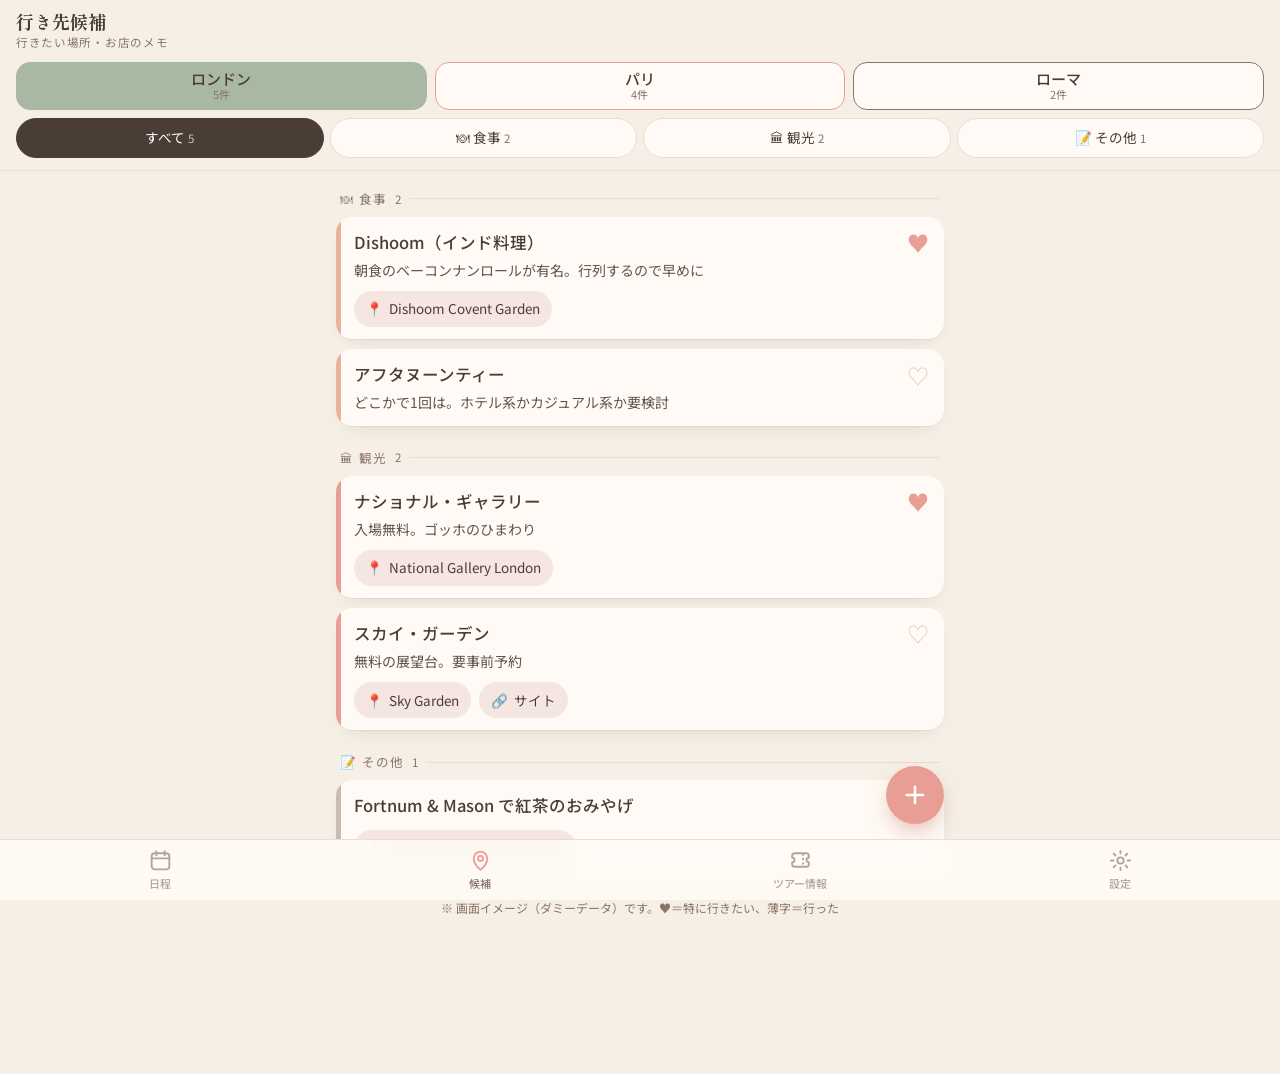
==== mockup-ideas.html @ 33bd6c7b "行き先候補画面の画面イメージ（モック）を追加 Co-Authored-By: Claude Opus 5.5 <noreply@anthropic.com> Claude-Session: https" ====
<!DOCTYPE html>
<html lang="ja">
<head>
<meta charset="utf-8">
<meta name="viewport" content="width=device-width, initial-scale=1, viewport-fit=cover">
<title>画面イメージ：行き先候補</title>
<link href="https://fonts.googleapis.com/css2?family=Noto+Sans+JP:wght@400;500;700&family=Shippori+Mincho:wght@500;700&display=swap" rel="stylesheet">
<link rel="stylesheet" href="styles.css">
<style>
/* ---- 候補画面だけのスタイル（モック用） ---- */
.tabbar{grid-template-columns:repeat(4,1fr)}
.citytabs{display:grid;grid-template-columns:repeat(3,1fr);gap:8px;padding:4px 16px 8px}
.citytab{min-height:48px;border:1.5px solid var(--city);background:var(--card);border-radius:14px;font-size:15px;font-weight:500;color:var(--ink);display:flex;flex-direction:column;align-items:center;justify-content:center;line-height:1.2}
.citytab small{font-size:11px;color:var(--sub);font-weight:400}
.citytab[aria-current="true"]{background:var(--city)}
.citytab[aria-current="true"][data-light="0"],.citytab[aria-current="true"][data-light="0"] small{color:#fff}
.catfilter{display:grid;grid-template-columns:repeat(4,1fr);gap:6px;padding:0 16px 12px}
.catfilter button{min-height:40px;padding:0 4px;white-space:nowrap;border-radius:999px;border:1px solid var(--line);background:var(--card);font-size:13.5px;color:var(--ink)}
.catfilter button[aria-pressed="true"]{background:var(--ink);border-color:var(--ink);color:#fff}
.catfilter .n{font-size:11.5px;opacity:.7;margin-left:3px}
.idea{position:relative;background:var(--card);border-radius:16px;padding:12px 14px 12px 18px;box-shadow:var(--shadow);margin-bottom:10px;overflow:hidden}
.idea::before{content:"";position:absolute;left:0;top:0;bottom:0;width:5px;background:var(--dot)}
.idea-top{display:flex;align-items:flex-start;gap:8px}
.idea-title{flex:1;font-size:16.5px;font-weight:500;line-height:1.45;padding-top:2px}
.fav{flex:none;width:44px;height:44px;margin:-8px -10px -8px 0;border:none;background:none;font-size:22px;color:var(--pink-l);display:grid;place-items:center}
.fav[aria-pressed="true"]{color:var(--pink)}
.idea .it-note{margin-top:2px}
.idea.done{opacity:.55}
.idea.done .idea-title{text-decoration:line-through;text-decoration-color:var(--pink-l)}
#list>.sec:first-child{margin-top:4px}
.sec .cnt{font-size:11.5px;letter-spacing:0}
.mock-note{margin:20px 4px 0;font-size:12px;color:var(--sub);text-align:center}
</style>
</head>
<body>
<div id="main">
  <header class="appbar">
    <div class="appbar-row">
      <div class="brand">
        <div class="brand-title">行き先候補</div>
        <div class="brand-sub">行きたい場所・お店のメモ</div>
      </div>
    </div>
    <nav class="citytabs" id="citytabs"></nav>
    <nav class="catfilter" id="catfilter"></nav>
  </header>

  <main class="view" id="list"></main>

  <button class="fab" id="fab" aria-label="候補を追加">
    <svg viewBox="0 0 24 24" aria-hidden="true"><path d="M12 5v14M5 12h14" stroke="currentColor" stroke-width="2.2" stroke-linecap="round" fill="none"/></svg>
  </button>

  <nav class="tabbar" aria-label="メニュー">
    <button>
      <svg viewBox="0 0 24 24" aria-hidden="true"><rect x="3.5" y="5" width="17" height="15.5" rx="3" fill="none" stroke="currentColor" stroke-width="1.8"/><path d="M3.5 10h17M8 3v4M16 3v4" stroke="currentColor" stroke-width="1.8" stroke-linecap="round"/></svg>
      <span>日程</span>
    </button>
    <button aria-current="page">
      <svg viewBox="0 0 24 24" aria-hidden="true"><path d="M12 21s-6.5-5.6-6.5-11a6.5 6.5 0 0 1 13 0c0 5.4-6.5 11-6.5 11z" fill="none" stroke="currentColor" stroke-width="1.8" stroke-linejoin="round"/><circle cx="12" cy="10" r="2.4" fill="none" stroke="currentColor" stroke-width="1.8"/></svg>
      <span>候補</span>
    </button>
    <button>
      <svg viewBox="0 0 24 24" aria-hidden="true"><path d="M4 7.5A2.5 2.5 0 0 1 6.5 5h11A2.5 2.5 0 0 1 20 7.5v1.8a2.2 2.2 0 0 0 0 4.4v1.8a2.5 2.5 0 0 1-2.5 2.5h-11A2.5 2.5 0 0 1 4 15.5v-1.8a2.2 2.2 0 0 0 0-4.4z" fill="none" stroke="currentColor" stroke-width="1.8" stroke-linejoin="round"/><path d="M14.5 5.5v12" stroke="currentColor" stroke-width="1.8" stroke-dasharray="2 2.2"/></svg>
      <span>ツアー情報</span>
    </button>
    <button>
      <svg viewBox="0 0 24 24" aria-hidden="true"><circle cx="12" cy="12" r="3" fill="none" stroke="currentColor" stroke-width="1.8"/><path d="M12 2.8v2.4M12 18.8v2.4M2.8 12h2.4M18.8 12h2.4M5.5 5.5l1.7 1.7M16.8 16.8l1.7 1.7M5.5 18.5l1.7-1.7M16.8 7.2l1.7-1.7" stroke="currentColor" stroke-width="1.8" stroke-linecap="round"/></svg>
      <span>設定</span>
    </button>
  </nav>
</div>

<!-- 候補の追加・編集シート -->
<div class="sheet-bg" id="sheetBg">
  <form class="sheet" id="sheet" autocomplete="off" onsubmit="return false">
    <div class="sheet-head">
      <h3 id="sheetTitle">候補を追加</h3>
      <button type="button" class="icon-btn" id="closeBtn" aria-label="閉じる">
        <svg viewBox="0 0 24 24" aria-hidden="true"><path d="M6 6l12 12M18 6L6 18" stroke="currentColor" stroke-width="2" stroke-linecap="round"/></svg>
      </button>
    </div>
    <div class="sheet-body">
      <label class="field">名前<input id="fTitle" maxlength="120" placeholder="例：ルーヴル美術館、気になるカフェ"></label>
      <div class="field">都市
        <div class="seg-pick" id="fCity"></div>
      </div>
      <div class="field">種類
        <div class="seg-pick" id="fCat"></div>
      </div>
      <label class="field">場所（Googleマップで開けます）<input id="fPlace" maxlength="200" placeholder="例：Musée du Louvre"></label>
      <label class="field">メモ<textarea id="fNote" rows="4" placeholder="おすすめ、営業時間、予約の要不要など"></textarea></label>
      <label class="field">参考URL<input type="url" inputmode="url" placeholder="https://"></label>
    </div>
    <div class="sheet-foot">
      <button type="button" class="btn primary block" id="saveBtn">保存</button>
    </div>
  </form>
</div>

<script>
const CITIES = [
  {k:'lon', name:'ロンドン', en:'London', light:1},
  {k:'par', name:'パリ', en:'Paris', light:1},
  {k:'rom', name:'ローマ', en:'Roma', light:0},
];
const CATS = [
  {k:'food',  name:'食事',  ico:'🍽'},
  {k:'sight', name:'観光',  ico:'🏛'},
  {k:'other', name:'その他', ico:'📝'},
];
// ダミーデータ
const IDEAS = [
  {city:'lon', cat:'food', title:'Dishoom（インド料理）', note:'朝食のベーコンナンロールが有名。行列するので早めに', place:'Dishoom Covent Garden', fav:true},
  {city:'lon', cat:'food', title:'アフタヌーンティー', note:'どこかで1回は。ホテル系かカジュアル系か要検討', fav:false},
  {city:'lon', cat:'sight', title:'ナショナル・ギャラリー', note:'入場無料。ゴッホのひまわり', place:'National Gallery London', fav:true},
  {city:'lon', cat:'sight', title:'スカイ・ガーデン', note:'無料の展望台。要事前予約', place:'Sky Garden', url:'https://skygarden.london/', fav:false},
  {city:'lon', cat:'other', title:'Fortnum & Mason で紅茶のおみやげ', place:'Fortnum & Mason Piccadilly', fav:false},
  {city:'par', cat:'food', title:'Du Pain et des Idées', note:'エスカルゴ型のパン。日曜休み', place:'Du Pain et des Idées', fav:true},
  {city:'par', cat:'food', title:'ビストロでディナー', note:'ハネムーンらしく1回はちゃんとしたお店', fav:false},
  {city:'par', cat:'sight', title:'オランジュリー美術館', note:'モネの睡蓮', place:"Musée de l'Orangerie", fav:true, done:true},
  {city:'par', cat:'other', title:'ボン・マルシェでおみやげ', place:'Le Bon Marché', fav:false},
  {city:'rom', cat:'food', title:'カルボナーラの名店', note:'候補を2〜3軒しぼる', fav:false},
  {city:'rom', cat:'sight', title:'トレビの泉でコイン', note:'夜のライトアップもきれい', place:'Fontana di Trevi', fav:true},
];
let city = 'lon', cat = 'all';
const $ = s => document.querySelector(s);
const esc = s => String(s).replace(/[&<>"]/g, c => ({'&':'&amp;','<':'&lt;','>':'&gt;','"':'&quot;'}[c]));

function render(){
  $('#citytabs').innerHTML = CITIES.map(c => {
    const n = IDEAS.filter(i => i.city === c.k).length;
    return `<button class="citytab" style="--city:var(--${c.k})" data-light="${c.light}" data-city="${c.k}" aria-current="${c.k===city}">${c.name}<small>${n}件</small></button>`;
  }).join('');
  const inCity = IDEAS.filter(i => i.city === city);
  $('#catfilter').innerHTML = [{k:'all', name:'すべて'}, ...CATS].map(c => {
    const n = c.k === 'all' ? inCity.length : inCity.filter(i => i.cat === c.k).length;
    return `<button data-cat="${c.k}" aria-pressed="${c.k===cat}">${c.ico ? c.ico + ' ' : ''}${c.name}<span class="n">${n}</span></button>`;
  }).join('');
  const groups = CATS.filter(c => cat === 'all' || c.k === cat);
  let html = '';
  for (const g of groups){
    const items = inCity.filter(i => i.cat === g.k).sort((a,b) => (a.done-b.done) || (b.fav-a.fav));
    if (cat === 'all' && !items.length) continue;
    html += `<div class="sec">${g.ico} ${g.name} <span class="cnt">${items.length}</span></div>`;
    if (!items.length) html += `<div class="empty">まだ候補がありません。<br>右下の＋から追加できます</div>`;
    for (const i of items){
      html += `<div class="idea c-${g.k}${i.done?' done':''}">
        <div class="idea-top"><div class="idea-title">${esc(i.title)}</div>
        <button class="fav" aria-pressed="${!!i.fav}" aria-label="行きたい">${i.fav?'♥':'♡'}</button></div>
        ${i.note ? `<div class="it-note">${esc(i.note)}</div>` : ''}
        ${(i.place||i.url) ? `<div class="it-links">
          ${i.place ? `<a class="pill" href="#">📍 <span>${esc(i.place)}</span></a>` : ''}
          ${i.url ? `<a class="pill" href="#">🔗 <span>サイト</span></a>` : ''}</div>` : ''}
      </div>`;
    }
  }
  if (!inCity.length) html = `<div class="empty" style="margin-top:8px">まだ候補がありません。<br>右下の＋から追加できます</div>`;
  html += `<p class="mock-note">※ 画面イメージ（ダミーデータ）です。♥＝特に行きたい、薄字＝行った</p>`;
  $('#list').innerHTML = html;
}
function pick(el, list, val){
  el.innerHTML = list.map(x => `<button type="button" data-v="${x.k}" aria-checked="${x.k===val}">${x.ico?x.ico+' ':''}${x.name}</button>`).join('');
}
function openSheet(){
  pick($('#fCity'), CITIES, city);
  pick($('#fCat'), CATS, cat === 'all' ? 'food' : cat);
  $('#sheetBg').classList.add('open');
}
document.addEventListener('click', e => {
  const b = e.target.closest('button'); if (!b) return;
  if (b.dataset.city){ city = b.dataset.city; cat = 'all'; render(); }
  else if (b.dataset.cat && b.closest('#catfilter')){ cat = b.dataset.cat; render(); }
  else if (b.dataset.v){ b.parentNode.querySelectorAll('button').forEach(x => x.setAttribute('aria-checked', x === b)); }
  else if (b.classList.contains('fav')){ const on = b.getAttribute('aria-pressed') !== 'true'; b.setAttribute('aria-pressed', on); b.textContent = on ? '♥' : '♡'; }
  else if (b.id === 'fab') openSheet();
  else if (b.id === 'closeBtn' || b.id === 'saveBtn') $('#sheetBg').classList.remove('open');
});
$('#sheetBg').addEventListener('click', e => { if (e.target.id === 'sheetBg') e.target.classList.remove('open'); });
render();
</script>
</body>
</html>
---- styles.css ----
[hidden]{display:none!important}
:root{
  --bg:#f5efe6; --card:#fffaf5; --ink:#4a3d36; --sub:#8a7468; --line:#eadcd3;
  --pink:#e89e95; --pink-l:#e7c8c2; --pink-xl:#f6e6e1; --brown:#8a7468; --brown-d:#74615a;
  --green:#a9b8a3; --green-xl:#e6ebe2; --warn:#b4574b;
  --lon:#a9b8a3; --par:#e89e95; --rom:#8a7468; --move:#e7c8c2;
  --radius:18px;
  --safe-t:env(safe-area-inset-top,0px); --safe-b:env(safe-area-inset-bottom,0px);
  --tabbar-h:60px;
  --shadow:0 1px 0 rgba(138,116,104,.08),0 8px 20px -14px rgba(138,116,104,.45);
}
*{box-sizing:border-box;-webkit-tap-highlight-color:transparent}
html{-webkit-text-size-adjust:100%;text-size-adjust:100%}
html,body{margin:0;background:var(--bg);color:var(--ink);font-family:"Noto Sans JP",-apple-system,"Hiragino Sans",system-ui,sans-serif;font-size:16px;line-height:1.6}
body{overscroll-behavior-y:none}
button,input,select,textarea{font:inherit;color:inherit}
button{cursor:pointer}
a{color:var(--brown)}
.mincho{font-family:"Shippori Mincho",serif}

/* ---------- buttons / inputs ---------- */
.btn{display:inline-flex;align-items:center;justify-content:center;gap:6px;min-height:48px;padding:0 18px;border:none;border-radius:14px;font-weight:500;font-size:16px;text-decoration:none;transition:transform .08s,background .15s}
.btn:active{transform:scale(.98)}
.btn.block{display:flex;width:100%}
.btn.primary{background:var(--brown);color:#fff}
.btn.primary:disabled{opacity:.6}
.btn.ghost{background:var(--pink-xl);color:var(--ink)}
.btn.quiet{background:none;color:var(--sub);font-weight:400}
.btn.danger{color:var(--warn)}
.btn.danger-fill{background:var(--warn);color:#fff}
.btn+.btn{margin-top:8px}
.icon-btn{width:44px;height:44px;border:none;background:none;border-radius:50%;display:grid;place-items:center;color:var(--sub)}
.icon-btn svg{width:22px;height:22px}
.icon-btn:active{background:var(--pink-xl)}
.field{display:block;font-size:13px;color:var(--sub);margin-bottom:14px}
.field input,.field select,.field textarea,.input{display:block;width:100%;margin-top:6px;border:1px solid var(--line);border-radius:12px;padding:12px 14px;min-height:48px;background:#fff;font-size:16px;color:var(--ink);-webkit-appearance:none;appearance:none}
.field select{background:#fff url("data:image/svg+xml,%3Csvg xmlns='http://www.w3.org/2000/svg' viewBox='0 0 24 24'%3E%3Cpath d='M7 10l5 5 5-5' fill='none' stroke='%238a7468' stroke-width='2' stroke-linecap='round'/%3E%3C/svg%3E") no-repeat right 12px center/20px;padding-right:40px}
.field textarea{resize:vertical;min-height:132px;max-height:46vh;overflow-y:auto;line-height:1.7;padding:12px 14px}
#fDayNote{min-height:168px}
.field input:focus,.field select:focus,.field textarea:focus,.input:focus{outline:none;border-color:var(--pink);box-shadow:0 0 0 3px rgba(232,158,149,.25)}
.check{display:flex;align-items:center;gap:8px;font-size:14px;color:var(--sub);margin:-4px 0 16px;min-height:32px}
.check input{width:20px;height:20px;accent-color:var(--brown);margin:0}
.row2{display:grid;grid-template-columns:1fr 1fr;gap:10px}
.msg{font-size:14px;min-height:20px;margin-top:12px;text-align:center}
.msg.warn{color:var(--warn)}
.hint{font-size:13px;color:var(--sub);margin:10px 0 0;line-height:1.6}
.hint.center{text-align:center}

/* ---------- login ---------- */
.login{min-height:100dvh;display:flex;align-items:center;justify-content:center;padding:calc(24px + var(--safe-t)) 20px calc(24px + var(--safe-b))}
.login-card{width:100%;max-width:400px;background:var(--card);border-radius:24px;padding:32px 22px 22px;box-shadow:var(--shadow);border-top:5px solid var(--pink);text-align:center}
.login-kicker{font-size:12px;letter-spacing:.24em;color:var(--pink);font-weight:500}
.login h1{font-family:"Shippori Mincho",serif;font-size:26px;margin:6px 0 2px}
.login p{margin:0 0 24px;color:var(--sub);font-size:14px}
.login form{text-align:left}

/* ---------- app bar + day strip ---------- */
.appbar{position:sticky;top:0;z-index:10;background:rgba(245,239,230,.92);-webkit-backdrop-filter:saturate(1.4) blur(12px);backdrop-filter:saturate(1.4) blur(12px);padding-top:var(--safe-t);border-bottom:1px solid rgba(234,220,211,.8)}
.appbar-row{display:flex;align-items:center;justify-content:space-between;gap:12px;padding:10px 16px 6px}
.brand-title{font-family:"Shippori Mincho",serif;font-weight:700;font-size:18px;line-height:1.3}
.brand-sub{font-size:11.5px;color:var(--sub);letter-spacing:.06em}
.countdown{flex:none;background:var(--pink-xl);color:var(--brown);border:1px solid var(--pink-l);border-radius:999px;padding:4px 12px;font-size:13px;font-weight:500;white-space:nowrap}
.daystrip{display:flex;gap:8px;overflow-x:auto;scroll-snap-type:x proximity;scrollbar-width:none;padding:6px 16px 12px;scroll-padding:0 16px}
.daystrip::-webkit-scrollbar{display:none}
.dchip{flex:0 0 auto;scroll-snap-align:center;width:62px;min-height:62px;border:1px solid var(--line);background:var(--card);border-radius:16px;padding:7px 4px 9px;display:flex;flex-direction:column;align-items:center;gap:1px;position:relative;color:var(--ink);line-height:1.2}
.dchip .dn{font-size:10.5px;letter-spacing:.08em;color:var(--sub)}
.dchip .dd{font-size:15px;font-weight:700;font-variant-numeric:tabular-nums}
.dchip .dw{font-size:11px;color:var(--sub)}
.dchip::after{content:"";position:absolute;left:16px;right:16px;bottom:5px;height:3px;border-radius:3px;background:var(--city)}
.dchip[aria-current="true"]{background:var(--city);border-color:var(--city)}
.dchip[aria-current="true"]::after{background:rgba(255,255,255,.7)}
.dchip[aria-current="true"][data-light="0"],.dchip[aria-current="true"][data-light="0"] .dn,.dchip[aria-current="true"][data-light="0"] .dw{color:#fff}
.dchip[aria-current="true"][data-light="1"] .dn,.dchip[aria-current="true"][data-light="1"] .dw{color:var(--ink)}
.dchip .today{position:absolute;top:-6px;right:-4px;background:var(--pink);color:#fff;font-size:9.5px;padding:1px 5px;border-radius:999px;font-weight:700}

.banner{margin:10px 16px 0;padding:10px 14px;border-radius:12px;background:var(--pink-xl);color:var(--warn);font-size:13.5px;line-height:1.5}

/* ---------- views ---------- */
.view{padding:14px 16px calc(var(--tabbar-h) + var(--safe-b) + 96px);max-width:640px;margin:0 auto}
.view-title{font-family:"Shippori Mincho",serif;font-size:22px;margin:6px 4px 12px}
.card{background:var(--card);border-radius:var(--radius);padding:16px;box-shadow:var(--shadow);margin-bottom:14px}
.card h3{margin:0 0 10px;font-size:16px;color:var(--brown);display:flex;align-items:center;gap:8px}
.card h3::before{content:"";width:6px;height:6px;border-radius:50%;background:var(--pink);flex:none}
.card ul{margin:0;padding-left:1.15em;font-size:15px}
.card li{margin:6px 0}
.rows{margin:0}
.rows>div{padding:10px 0;border-top:1px solid var(--line)}
.rows>div:first-child{border-top:none;padding-top:0}
.rows dt{font-size:13px;color:var(--sub)}
.rows dd{margin:2px 0 0;font-size:15px;font-weight:500}
.linkout{margin-top:4px}
.sync{margin:0;font-size:15px;font-weight:500}

/* ---------- day view ---------- */
.dayhero{border-radius:22px;padding:18px 18px 14px;background:var(--city);color:var(--ink);box-shadow:var(--shadow)}
.dayhero[data-light="0"]{color:#fff}
.dayhero .kick{font-size:12.5px;letter-spacing:.14em;opacity:.85;display:flex;gap:8px;align-items:center}
.dayhero h2{font-family:"Shippori Mincho",serif;font-size:26px;line-height:1.3;margin:4px 0 12px;letter-spacing:.02em}
.meals{display:flex;flex-wrap:wrap;gap:6px;margin-bottom:10px}
.meal{font-size:12.5px;padding:3px 10px;border-radius:999px;background:rgba(255,255,255,.45);opacity:.75}
.meal.on{background:rgba(255,255,255,.85);color:var(--ink);opacity:1;font-weight:500}
.dayhero[data-light="0"] .meal{color:#fff;background:rgba(255,255,255,.18)}
.dayhero[data-light="0"] .meal.on{color:var(--ink);background:rgba(255,255,255,.9)}
.stay{display:flex;align-items:center;gap:10px;width:100%;min-height:48px;border:none;border-radius:14px;background:rgba(255,255,255,.55);padding:8px 12px;text-align:left;color:var(--ink)}
.dayhero[data-light="0"] .stay{background:rgba(255,255,255,.88)}
.stay .ico{font-size:18px;flex:none}
.stay .txt{flex:1;min-width:0;font-size:14.5px;line-height:1.4}
.stay .txt small{display:block;color:var(--sub);font-size:11.5px}
.stay .txt .ph{color:var(--sub);text-decoration:underline;text-decoration-color:var(--pink-l);text-underline-offset:3px}
.stay .chev{color:var(--sub);flex:none}
.daynote{margin-top:10px;background:rgba(255,255,255,.55);border-radius:12px;padding:10px 12px;font-size:14px;white-space:pre-wrap;color:var(--ink)}
.dayhero[data-light="0"] .daynote{background:rgba(255,255,255,.88)}

.sec{font-size:12.5px;color:var(--sub);letter-spacing:.1em;margin:22px 4px 8px;display:flex;align-items:center;gap:8px}
.sec::after{content:"";flex:1;height:1px;background:var(--line)}

.tl{list-style:none;margin:0;padding:0;position:relative}
.tl::before{content:"";position:absolute;left:11px;top:14px;bottom:14px;width:2px;background:var(--line);border-radius:2px}
.it{position:relative;padding-left:30px;margin-bottom:10px}
.it::before{content:"";position:absolute;left:5px;top:18px;width:14px;height:14px;border-radius:50%;background:var(--card);border:3px solid var(--dot,var(--line));box-sizing:border-box}
.it-card{background:var(--card);border-radius:16px;padding:12px 14px;box-shadow:var(--shadow);transition:transform .08s}
.it-card:active{transform:scale(.985)}
.it-top{display:flex;align-items:center;gap:8px;flex-wrap:wrap;margin-bottom:2px}
.it-time{font-weight:700;font-size:15px;font-variant-numeric:tabular-nums;color:var(--ink)}
.it-time .end{font-weight:400;color:var(--sub)}
.badge{font-size:11.5px;border-radius:6px;padding:1px 7px;line-height:1.6;white-space:nowrap}
.badge.cat{background:var(--bgc,var(--pink-xl));color:var(--ink)}
.badge.tour{background:transparent;border:1px solid var(--pink-l);color:var(--brown)}
.it-title{font-size:16.5px;font-weight:500;line-height:1.45;overflow-wrap:anywhere}
.it-note{margin-top:4px;font-size:14px;color:var(--ink);opacity:.88;white-space:pre-wrap;overflow-wrap:anywhere;line-height:1.6}
.it-links{display:flex;gap:8px;flex-wrap:wrap;margin-top:10px}
.pill{display:inline-flex;align-items:center;gap:6px;min-height:36px;padding:0 12px;border-radius:999px;background:var(--pink-xl);color:var(--ink);font-size:13.5px;text-decoration:none;max-width:100%}
.pill span{overflow:hidden;text-overflow:ellipsis;white-space:nowrap}
.pill:active{background:var(--pink-l)}
.c-sight{--dot:var(--pink);--bgc:#fbe3df}
.c-food{--dot:#e7b49a;--bgc:#f7e6dc}
.c-move{--dot:var(--brown);--bgc:#efe6e0}
.c-shop{--dot:var(--pink-l);--bgc:#f6e6e1}
.c-rest{--dot:var(--green);--bgc:var(--green-xl)}
.c-other{--dot:#cbbcb2;--bgc:#f0ebe5}

.empty{background:var(--card);border-radius:16px;padding:22px 16px;text-align:center;color:var(--sub);font-size:14px;box-shadow:var(--shadow)}
.empty .btn{margin-top:12px}

.daynav{display:grid;grid-template-columns:1fr 1fr;gap:10px;margin-top:20px}
.daynav button{min-height:56px;border:1px solid var(--line);background:var(--card);border-radius:14px;padding:6px 12px;color:var(--ink);font-size:14px;display:flex;flex-direction:column;justify-content:center;line-height:1.35}
.daynav button small{font-size:11.5px;color:var(--sub)}
.daynav .prev{align-items:flex-start}
.daynav .next{align-items:flex-end;grid-column:2}
.daynav button:active{background:var(--pink-xl)}

/* ---------- fab + tabbar ---------- */
.fab{position:fixed;right:max(16px,calc(50% - 304px));bottom:calc(var(--tabbar-h) + var(--safe-b) + 16px);z-index:15;width:58px;height:58px;border-radius:50%;border:none;background:var(--pink);color:#fff;box-shadow:0 10px 24px -8px rgba(180,87,75,.55);display:grid;place-items:center;transition:transform .1s}
.fab svg{width:28px;height:28px}
.fab:active{transform:scale(.94)}
.tabbar{position:fixed;left:0;right:0;bottom:0;z-index:16;display:grid;grid-template-columns:repeat(3,1fr);background:rgba(255,250,245,.94);-webkit-backdrop-filter:blur(12px);backdrop-filter:blur(12px);border-top:1px solid var(--line);padding-bottom:var(--safe-b)}
.tabbar button{height:var(--tabbar-h);border:none;background:none;color:#b3a39a;display:flex;flex-direction:column;align-items:center;justify-content:center;gap:2px;font-size:11px;font-weight:500}
.tabbar svg{width:25px;height:25px}
.tabbar button[aria-current="page"]{color:var(--brown)}
.tabbar button[aria-current="page"] svg{color:var(--pink)}

/* 編集できない状態（オフラインなど） */
.readonly .fab,.readonly .empty .btn{display:none}
.readonly .stay .chev{visibility:hidden}

/* ---------- sheets ---------- */
.sheet-bg{position:fixed;inset:0;z-index:30;background:rgba(74,61,54,.38);display:flex;align-items:flex-end;justify-content:center;opacity:0;pointer-events:none;transition:opacity .2s}
.sheet-bg.open{opacity:1;pointer-events:auto}
.sheet{width:100%;max-width:560px;max-height:calc(100dvh - var(--safe-t) - 24px);background:var(--card);border-radius:22px 22px 0 0;display:flex;flex-direction:column;transform:translateY(24px);transition:transform .22s ease-out;margin:0}
.sheet-bg.open .sheet{transform:none}
.sheet-head{display:flex;align-items:center;justify-content:space-between;padding:10px 8px 4px 20px;position:relative;flex:none}
.sheet-head::before{content:"";position:absolute;top:6px;left:50%;width:40px;height:4px;margin-left:-20px;border-radius:4px;background:var(--line)}
.sheet-head h3{margin:8px 0 0;font-size:18px;font-family:"Shippori Mincho",serif}
.sheet-body{padding:12px 20px 8px;overflow-y:auto;-webkit-overflow-scrolling:touch;flex:1;overscroll-behavior:contain}
.sheet-foot{padding:10px 20px calc(12px + var(--safe-b));border-top:1px solid var(--line);flex:none;background:var(--card)}
.seg-pick{display:grid;grid-template-columns:repeat(3,1fr);gap:6px;margin-top:6px}
.seg-pick button{min-height:42px;border:1px solid var(--line);background:#fff;border-radius:12px;font-size:14px;color:var(--ink)}
.seg-pick button[aria-checked="true"]{background:var(--pink-xl);border-color:var(--pink);font-weight:700}
.confirm{display:none;background:var(--pink-xl);border-radius:14px;padding:12px;margin-top:8px}
.confirm.show{display:block}
.confirm p{margin:0 0 10px;font-size:14px;text-align:center}
#delRow{margin-top:4px}

@media (min-width:700px){
  .sheet-bg{align-items:center}
  .sheet{border-radius:22px;max-height:88vh}
}
@media (hover:hover){
  .it-card:hover{background:#fff}
  .dchip:hover{border-color:var(--pink-l)}
}
@media (prefers-reduced-motion:reduce){*{transition:none!important}}
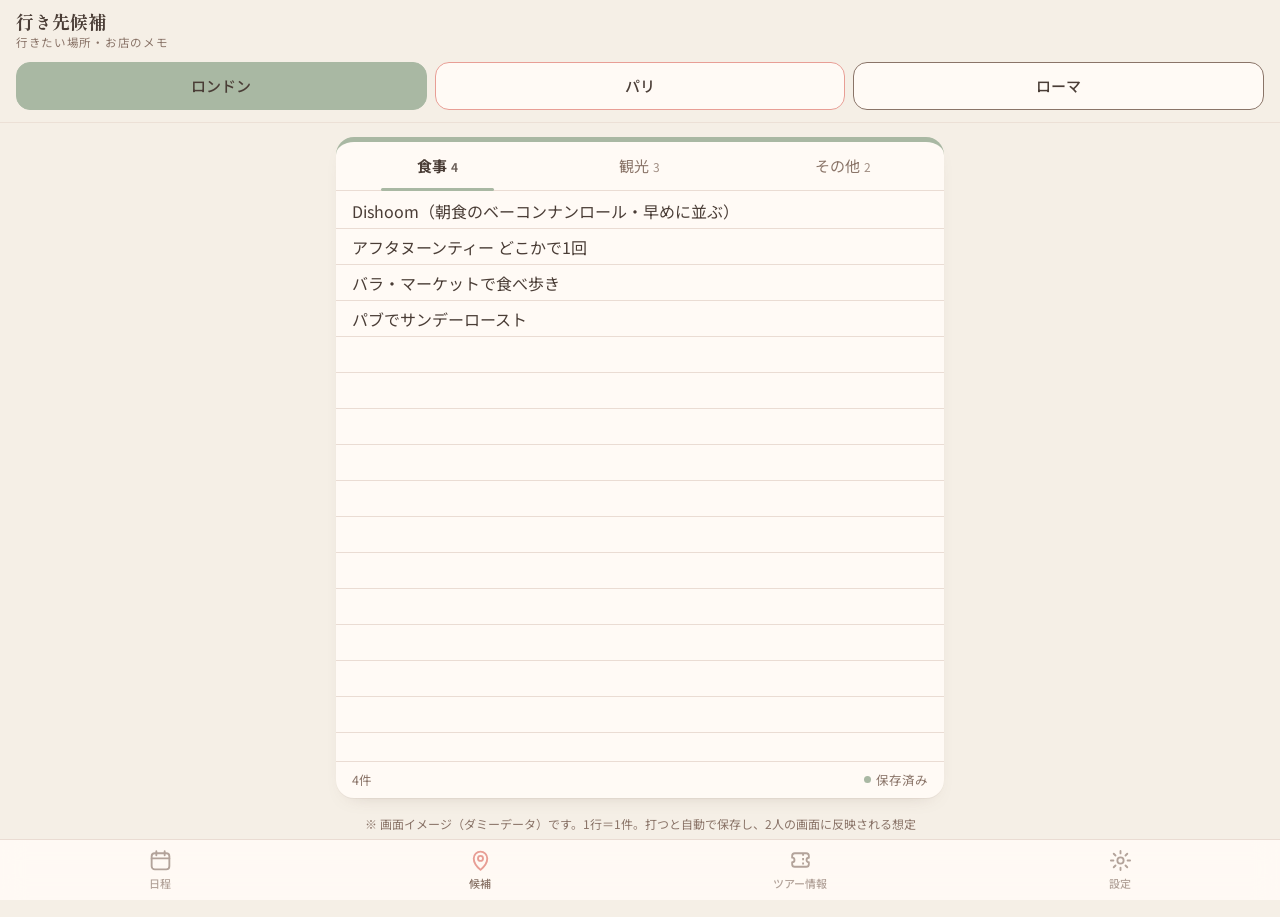
==== commit b672cc89: "行き先候補の画面イメージをメモ帳形式（1行＝1件）に変更 Co-Authored-By: Claude Opus 5.5 <noreply@anthropic.com> Claude-Session:" ====
--- a/mockup-ideas.html
+++ b/mockup-ideas.html
@@ -9,27 +9,26 @@
 <style>
 /* ---- 候補画面だけのスタイル（モック用） ---- */
 .tabbar{grid-template-columns:repeat(4,1fr)}
-.citytabs{display:grid;grid-template-columns:repeat(3,1fr);gap:8px;padding:4px 16px 8px}
-.citytab{min-height:48px;border:1.5px solid var(--city);background:var(--card);border-radius:14px;font-size:15px;font-weight:500;color:var(--ink);display:flex;flex-direction:column;align-items:center;justify-content:center;line-height:1.2}
-.citytab small{font-size:11px;color:var(--sub);font-weight:400}
+.citytabs{display:grid;grid-template-columns:repeat(3,1fr);gap:8px;padding:4px 16px 12px}
+.citytab{min-height:48px;border:1.5px solid var(--city);background:var(--card);border-radius:14px;font-size:15px;font-weight:500;color:var(--ink)}
 .citytab[aria-current="true"]{background:var(--city)}
-.citytab[aria-current="true"][data-light="0"],.citytab[aria-current="true"][data-light="0"] small{color:#fff}
-.catfilter{display:grid;grid-template-columns:repeat(4,1fr);gap:6px;padding:0 16px 12px}
-.catfilter button{min-height:40px;padding:0 4px;white-space:nowrap;border-radius:999px;border:1px solid var(--line);background:var(--card);font-size:13.5px;color:var(--ink)}
-.catfilter button[aria-pressed="true"]{background:var(--ink);border-color:var(--ink);color:#fff}
-.catfilter .n{font-size:11.5px;opacity:.7;margin-left:3px}
-.idea{position:relative;background:var(--card);border-radius:16px;padding:12px 14px 12px 18px;box-shadow:var(--shadow);margin-bottom:10px;overflow:hidden}
-.idea::before{content:"";position:absolute;left:0;top:0;bottom:0;width:5px;background:var(--dot)}
-.idea-top{display:flex;align-items:flex-start;gap:8px}
-.idea-title{flex:1;font-size:16.5px;font-weight:500;line-height:1.45;padding-top:2px}
-.fav{flex:none;width:44px;height:44px;margin:-8px -10px -8px 0;border:none;background:none;font-size:22px;color:var(--pink-l);display:grid;place-items:center}
-.fav[aria-pressed="true"]{color:var(--pink)}
-.idea .it-note{margin-top:2px}
-.idea.done{opacity:.55}
-.idea.done .idea-title{text-decoration:line-through;text-decoration-color:var(--pink-l)}
-#list>.sec:first-child{margin-top:4px}
-.sec .cnt{font-size:11.5px;letter-spacing:0}
-.mock-note{margin:20px 4px 0;font-size:12px;color:var(--sub);text-align:center}
+.citytab[aria-current="true"][data-light="0"]{color:#fff}
+.view{padding-bottom:calc(var(--tabbar-h) + var(--safe-b) + 24px)}
+.note-pad{background:var(--card);border-radius:var(--radius);box-shadow:var(--shadow);overflow:hidden;border-top:5px solid var(--city)}
+.cattabs{display:grid;grid-template-columns:repeat(3,1fr);border-bottom:1px solid var(--line)}
+.cattabs button{min-height:48px;border:none;background:none;font-size:15px;color:var(--sub);position:relative}
+.cattabs button .n{font-size:12px;margin-left:4px;opacity:.8}
+.cattabs button[aria-selected="true"]{color:var(--ink);font-weight:700}
+.cattabs button[aria-selected="true"]::after{content:"";position:absolute;left:22%;right:22%;bottom:-1px;height:3px;border-radius:3px;background:var(--city)}
+.memo{display:block;width:100%;min-height:calc(100dvh - 330px);border:none;outline:none;resize:none;background:transparent;
+  font-size:16px;line-height:36px;padding:2px 16px 36px 16px;color:var(--ink);
+  background-image:repeating-linear-gradient(to bottom,transparent 0,transparent 35px,var(--line) 35px,var(--line) 36px);
+  background-attachment:local;background-position:0 2px}
+.memo::placeholder{color:#c2b3a9}
+.pad-foot{display:flex;justify-content:space-between;align-items:center;padding:8px 16px;border-top:1px solid var(--line);font-size:12.5px;color:var(--sub)}
+.saved{display:inline-flex;align-items:center;gap:5px}
+.saved::before{content:"";width:7px;height:7px;border-radius:50%;background:var(--green)}
+.mock-note{margin:16px 4px 0;font-size:12px;color:var(--sub);text-align:center}
 </style>
 </head>
 <body>
@@ -42,14 +41,16 @@
       </div>
     </div>
     <nav class="citytabs" id="citytabs"></nav>
-    <nav class="catfilter" id="catfilter"></nav>
   </header>
 
-  <main class="view" id="list"></main>
-
-  <button class="fab" id="fab" aria-label="候補を追加">
-    <svg viewBox="0 0 24 24" aria-hidden="true"><path d="M12 5v14M5 12h14" stroke="currentColor" stroke-width="2.2" stroke-linecap="round" fill="none"/></svg>
-  </button>
+  <main class="view">
+    <section class="note-pad" id="pad">
+      <div class="cattabs" id="cattabs" role="tablist"></div>
+      <textarea class="memo" id="memo" enterkeyhint="enter" spellcheck="false"></textarea>
+      <div class="pad-foot"><span id="count"></span><span class="saved" id="saved">保存済み</span></div>
+    </section>
+    <p class="mock-note">※ 画面イメージ（ダミーデータ）です。1行＝1件。打つと自動で保存し、2人の画面に反映される想定</p>
+  </main>
 
   <nav class="tabbar" aria-label="メニュー">
     <button>
@@ -71,112 +72,51 @@
   </nav>
 </div>
 
-<!-- 候補の追加・編集シート -->
-<div class="sheet-bg" id="sheetBg">
-  <form class="sheet" id="sheet" autocomplete="off" onsubmit="return false">
-    <div class="sheet-head">
-      <h3 id="sheetTitle">候補を追加</h3>
-      <button type="button" class="icon-btn" id="closeBtn" aria-label="閉じる">
-        <svg viewBox="0 0 24 24" aria-hidden="true"><path d="M6 6l12 12M18 6L6 18" stroke="currentColor" stroke-width="2" stroke-linecap="round"/></svg>
-      </button>
-    </div>
-    <div class="sheet-body">
-      <label class="field">名前<input id="fTitle" maxlength="120" placeholder="例：ルーヴル美術館、気になるカフェ"></label>
-      <div class="field">都市
-        <div class="seg-pick" id="fCity"></div>
-      </div>
-      <div class="field">種類
-        <div class="seg-pick" id="fCat"></div>
-      </div>
-      <label class="field">場所（Googleマップで開けます）<input id="fPlace" maxlength="200" placeholder="例：Musée du Louvre"></label>
-      <label class="field">メモ<textarea id="fNote" rows="4" placeholder="おすすめ、営業時間、予約の要不要など"></textarea></label>
-      <label class="field">参考URL<input type="url" inputmode="url" placeholder="https://"></label>
-    </div>
-    <div class="sheet-foot">
-      <button type="button" class="btn primary block" id="saveBtn">保存</button>
-    </div>
-  </form>
-</div>
-
 <script>
 const CITIES = [
-  {k:'lon', name:'ロンドン', en:'London', light:1},
-  {k:'par', name:'パリ', en:'Paris', light:1},
-  {k:'rom', name:'ローマ', en:'Roma', light:0},
+  {k:'lon', name:'ロンドン', light:1},
+  {k:'par', name:'パリ', light:1},
+  {k:'rom', name:'ローマ', light:0},
 ];
 const CATS = [
-  {k:'food',  name:'食事',  ico:'🍽'},
-  {k:'sight', name:'観光',  ico:'🏛'},
-  {k:'other', name:'その他', ico:'📝'},
+  {k:'food', name:'食事', ph:'例：\nDishoom（朝食のベーコンナン）\nアフタヌーンティー'},
+  {k:'sight', name:'観光', ph:'例：\nナショナル・ギャラリー\nスカイ・ガーデン（要予約）'},
+  {k:'other', name:'その他', ph:'例：\n紅茶のおみやげ\nオイスターカード'},
 ];
-// ダミーデータ
-const IDEAS = [
-  {city:'lon', cat:'food', title:'Dishoom（インド料理）', note:'朝食のベーコンナンロールが有名。行列するので早めに', place:'Dishoom Covent Garden', fav:true},
-  {city:'lon', cat:'food', title:'アフタヌーンティー', note:'どこかで1回は。ホテル系かカジュアル系か要検討', fav:false},
-  {city:'lon', cat:'sight', title:'ナショナル・ギャラリー', note:'入場無料。ゴッホのひまわり', place:'National Gallery London', fav:true},
-  {city:'lon', cat:'sight', title:'スカイ・ガーデン', note:'無料の展望台。要事前予約', place:'Sky Garden', url:'https://skygarden.london/', fav:false},
-  {city:'lon', cat:'other', title:'Fortnum & Mason で紅茶のおみやげ', place:'Fortnum & Mason Piccadilly', fav:false},
-  {city:'par', cat:'food', title:'Du Pain et des Idées', note:'エスカルゴ型のパン。日曜休み', place:'Du Pain et des Idées', fav:true},
-  {city:'par', cat:'food', title:'ビストロでディナー', note:'ハネムーンらしく1回はちゃんとしたお店', fav:false},
-  {city:'par', cat:'sight', title:'オランジュリー美術館', note:'モネの睡蓮', place:"Musée de l'Orangerie", fav:true, done:true},
-  {city:'par', cat:'other', title:'ボン・マルシェでおみやげ', place:'Le Bon Marché', fav:false},
-  {city:'rom', cat:'food', title:'カルボナーラの名店', note:'候補を2〜3軒しぼる', fav:false},
-  {city:'rom', cat:'sight', title:'トレビの泉でコイン', note:'夜のライトアップもきれい', place:'Fontana di Trevi', fav:true},
-];
-let city = 'lon', cat = 'all';
+// ダミーデータ（都市×種類ごとに1つのメモ）
+const MEMO = {
+  lon:{ food:'Dishoom（朝食のベーコンナンロール・早めに並ぶ）\nアフタヌーンティー どこかで1回\nバラ・マーケットで食べ歩き\nパブでサンデーロースト',
+        sight:'ナショナル・ギャラリー（無料）\nスカイ・ガーデン 要予約\nノッティング・ヒル', other:'Fortnum & Mason で紅茶のおみやげ\nコンタクトレス決済のカード' },
+  par:{ food:'Du Pain et des Idées（日曜休み）\nビストロでディナー1回\nマカロン食べ比べ', sight:'オランジュリー美術館（睡蓮）\nモンマルトル散歩', other:'ボン・マルシェでおみやげ' },
+  rom:{ food:'カルボナーラの名店 2〜3軒しぼる', sight:'トレビの泉でコイン（夜も）', other:'' },
+};
+let city = 'lon', cat = 'food';
 const $ = s => document.querySelector(s);
-const esc = s => String(s).replace(/[&<>"]/g, c => ({'&':'&amp;','<':'&lt;','>':'&gt;','"':'&quot;'}[c]));
+const lines = t => t.split('\n').filter(l => l.trim()).length;
 
 function render(){
-  $('#citytabs').innerHTML = CITIES.map(c => {
-    const n = IDEAS.filter(i => i.city === c.k).length;
-    return `<button class="citytab" style="--city:var(--${c.k})" data-light="${c.light}" data-city="${c.k}" aria-current="${c.k===city}">${c.name}<small>${n}件</small></button>`;
-  }).join('');
-  const inCity = IDEAS.filter(i => i.city === city);
-  $('#catfilter').innerHTML = [{k:'all', name:'すべて'}, ...CATS].map(c => {
-    const n = c.k === 'all' ? inCity.length : inCity.filter(i => i.cat === c.k).length;
-    return `<button data-cat="${c.k}" aria-pressed="${c.k===cat}">${c.ico ? c.ico + ' ' : ''}${c.name}<span class="n">${n}</span></button>`;
-  }).join('');
-  const groups = CATS.filter(c => cat === 'all' || c.k === cat);
-  let html = '';
-  for (const g of groups){
-    const items = inCity.filter(i => i.cat === g.k).sort((a,b) => (a.done-b.done) || (b.fav-a.fav));
-    if (cat === 'all' && !items.length) continue;
-    html += `<div class="sec">${g.ico} ${g.name} <span class="cnt">${items.length}</span></div>`;
-    if (!items.length) html += `<div class="empty">まだ候補がありません。<br>右下の＋から追加できます</div>`;
-    for (const i of items){
-      html += `<div class="idea c-${g.k}${i.done?' done':''}">
-        <div class="idea-top"><div class="idea-title">${esc(i.title)}</div>
-        <button class="fav" aria-pressed="${!!i.fav}" aria-label="行きたい">${i.fav?'♥':'♡'}</button></div>
-        ${i.note ? `<div class="it-note">${esc(i.note)}</div>` : ''}
-        ${(i.place||i.url) ? `<div class="it-links">
-          ${i.place ? `<a class="pill" href="#">📍 <span>${esc(i.place)}</span></a>` : ''}
-          ${i.url ? `<a class="pill" href="#">🔗 <span>サイト</span></a>` : ''}</div>` : ''}
-      </div>`;
-    }
-  }
-  if (!inCity.length) html = `<div class="empty" style="margin-top:8px">まだ候補がありません。<br>右下の＋から追加できます</div>`;
-  html += `<p class="mock-note">※ 画面イメージ（ダミーデータ）です。♥＝特に行きたい、薄字＝行った</p>`;
-  $('#list').innerHTML = html;
+  $('#citytabs').innerHTML = CITIES.map(c =>
+    `<button class="citytab" style="--city:var(--${c.k})" data-light="${c.light}" data-city="${c.k}" aria-current="${c.k===city}">${c.name}</button>`).join('');
+  $('#cattabs').innerHTML = CATS.map(c =>
+    `<button role="tab" data-cat="${c.k}" aria-selected="${c.k===cat}">${c.name}<span class="n">${lines(MEMO[city][c.k])}</span></button>`).join('');
+  $('#pad').style.setProperty('--city', `var(--${city})`);
+  const m = $('#memo');
+  m.value = MEMO[city][cat];
+  m.placeholder = CATS.find(c => c.k === cat).ph;
+  updateCount();
 }
-function pick(el, list, val){
-  el.innerHTML = list.map(x => `<button type="button" data-v="${x.k}" aria-checked="${x.k===val}">${x.ico?x.ico+' ':''}${x.name}</button>`).join('');
-}
-function openSheet(){
-  pick($('#fCity'), CITIES, city);
-  pick($('#fCat'), CATS, cat === 'all' ? 'food' : cat);
-  $('#sheetBg').classList.add('open');
-}
+function updateCount(){ $('#count').textContent = `${lines($('#memo').value)}件`; }
+let t;
+$('#memo').addEventListener('input', e => {
+  MEMO[city][cat] = e.target.value; updateCount();
+  $('#cattabs [aria-selected="true"] .n').textContent = lines(e.target.value);
+  $('#saved').textContent = '保存中…'; clearTimeout(t); t = setTimeout(() => $('#saved').textContent = '保存済み', 700);
+});
 document.addEventListener('click', e => {
   const b = e.target.closest('button'); if (!b) return;
-  if (b.dataset.city){ city = b.dataset.city; cat = 'all'; render(); }
-  else if (b.dataset.cat && b.closest('#catfilter')){ cat = b.dataset.cat; render(); }
-  else if (b.dataset.v){ b.parentNode.querySelectorAll('button').forEach(x => x.setAttribute('aria-checked', x === b)); }
-  else if (b.classList.contains('fav')){ const on = b.getAttribute('aria-pressed') !== 'true'; b.setAttribute('aria-pressed', on); b.textContent = on ? '♥' : '♡'; }
-  else if (b.id === 'fab') openSheet();
-  else if (b.id === 'closeBtn' || b.id === 'saveBtn') $('#sheetBg').classList.remove('open');
+  if (b.dataset.city){ city = b.dataset.city; render(); }
+  else if (b.dataset.cat){ cat = b.dataset.cat; render(); }
 });
-$('#sheetBg').addEventListener('click', e => { if (e.target.id === 'sheetBg') e.target.classList.remove('open'); });
 render();
 </script>
 </body>
